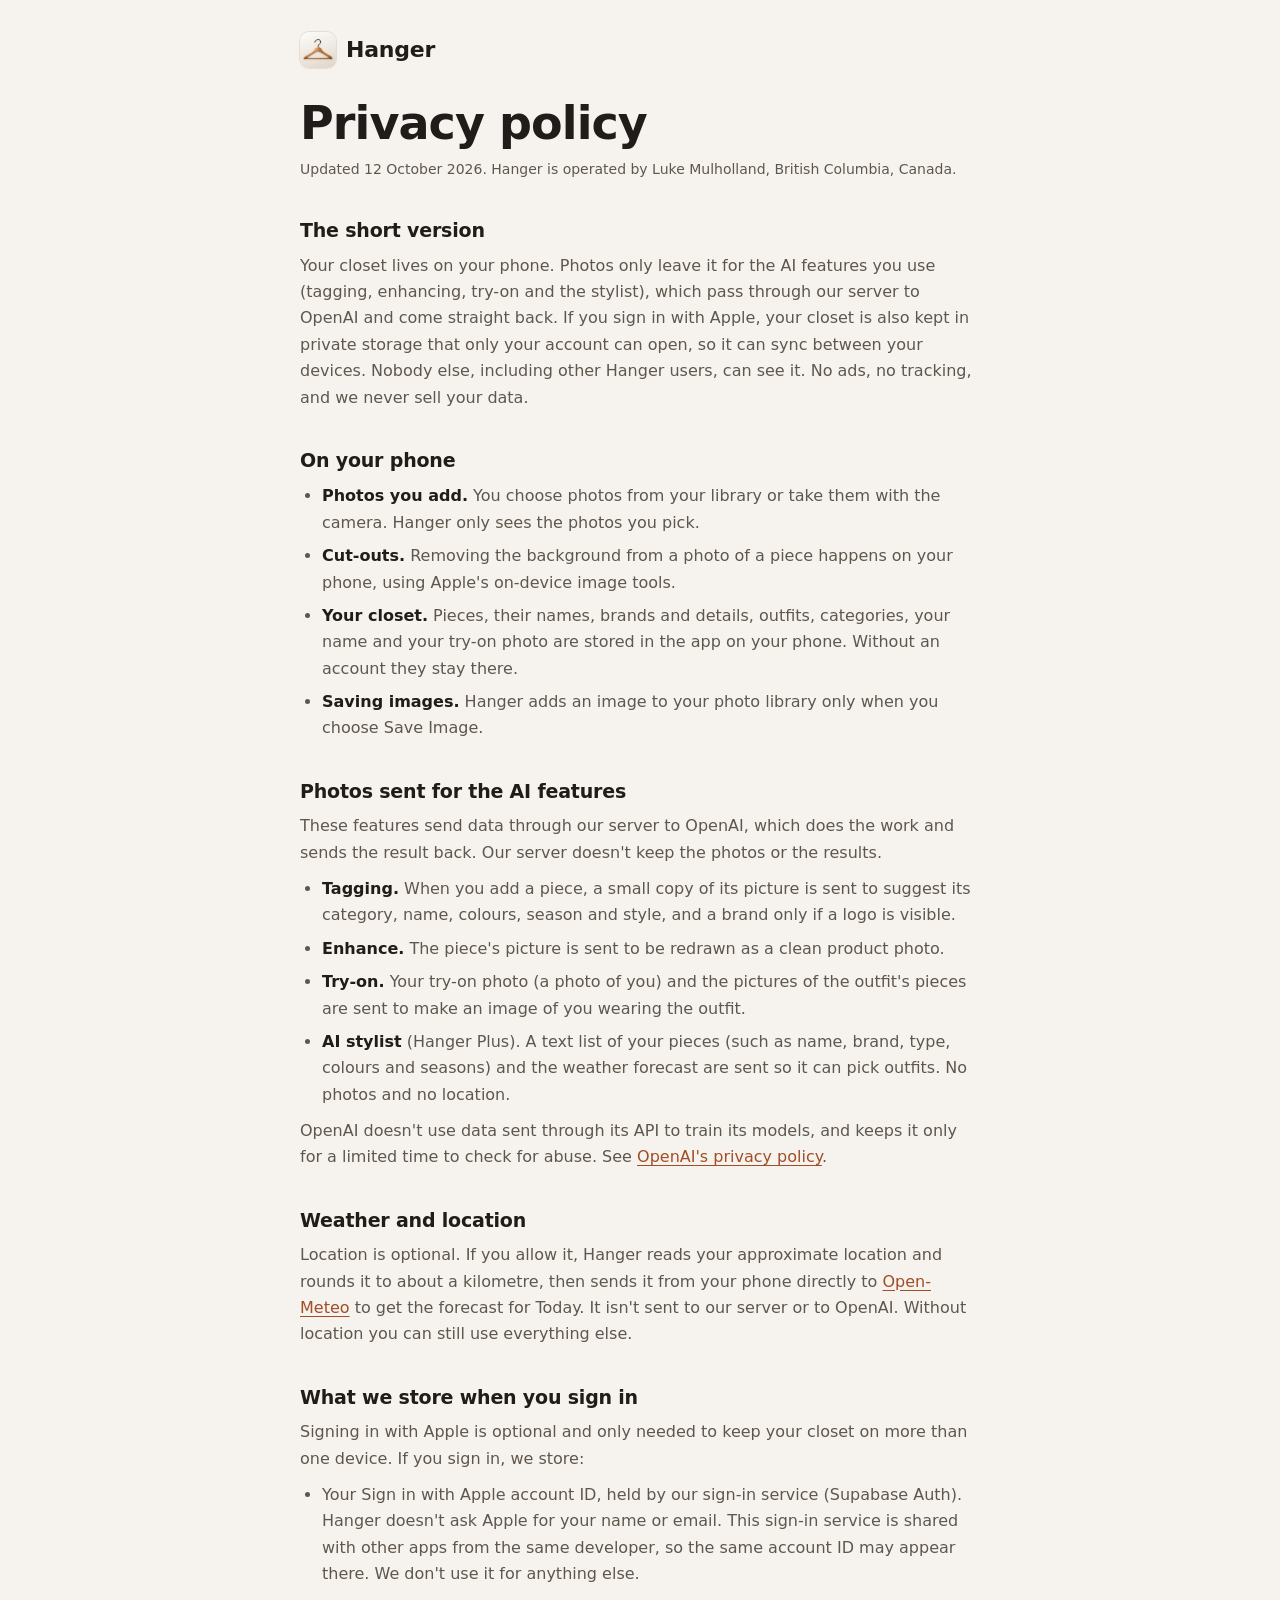
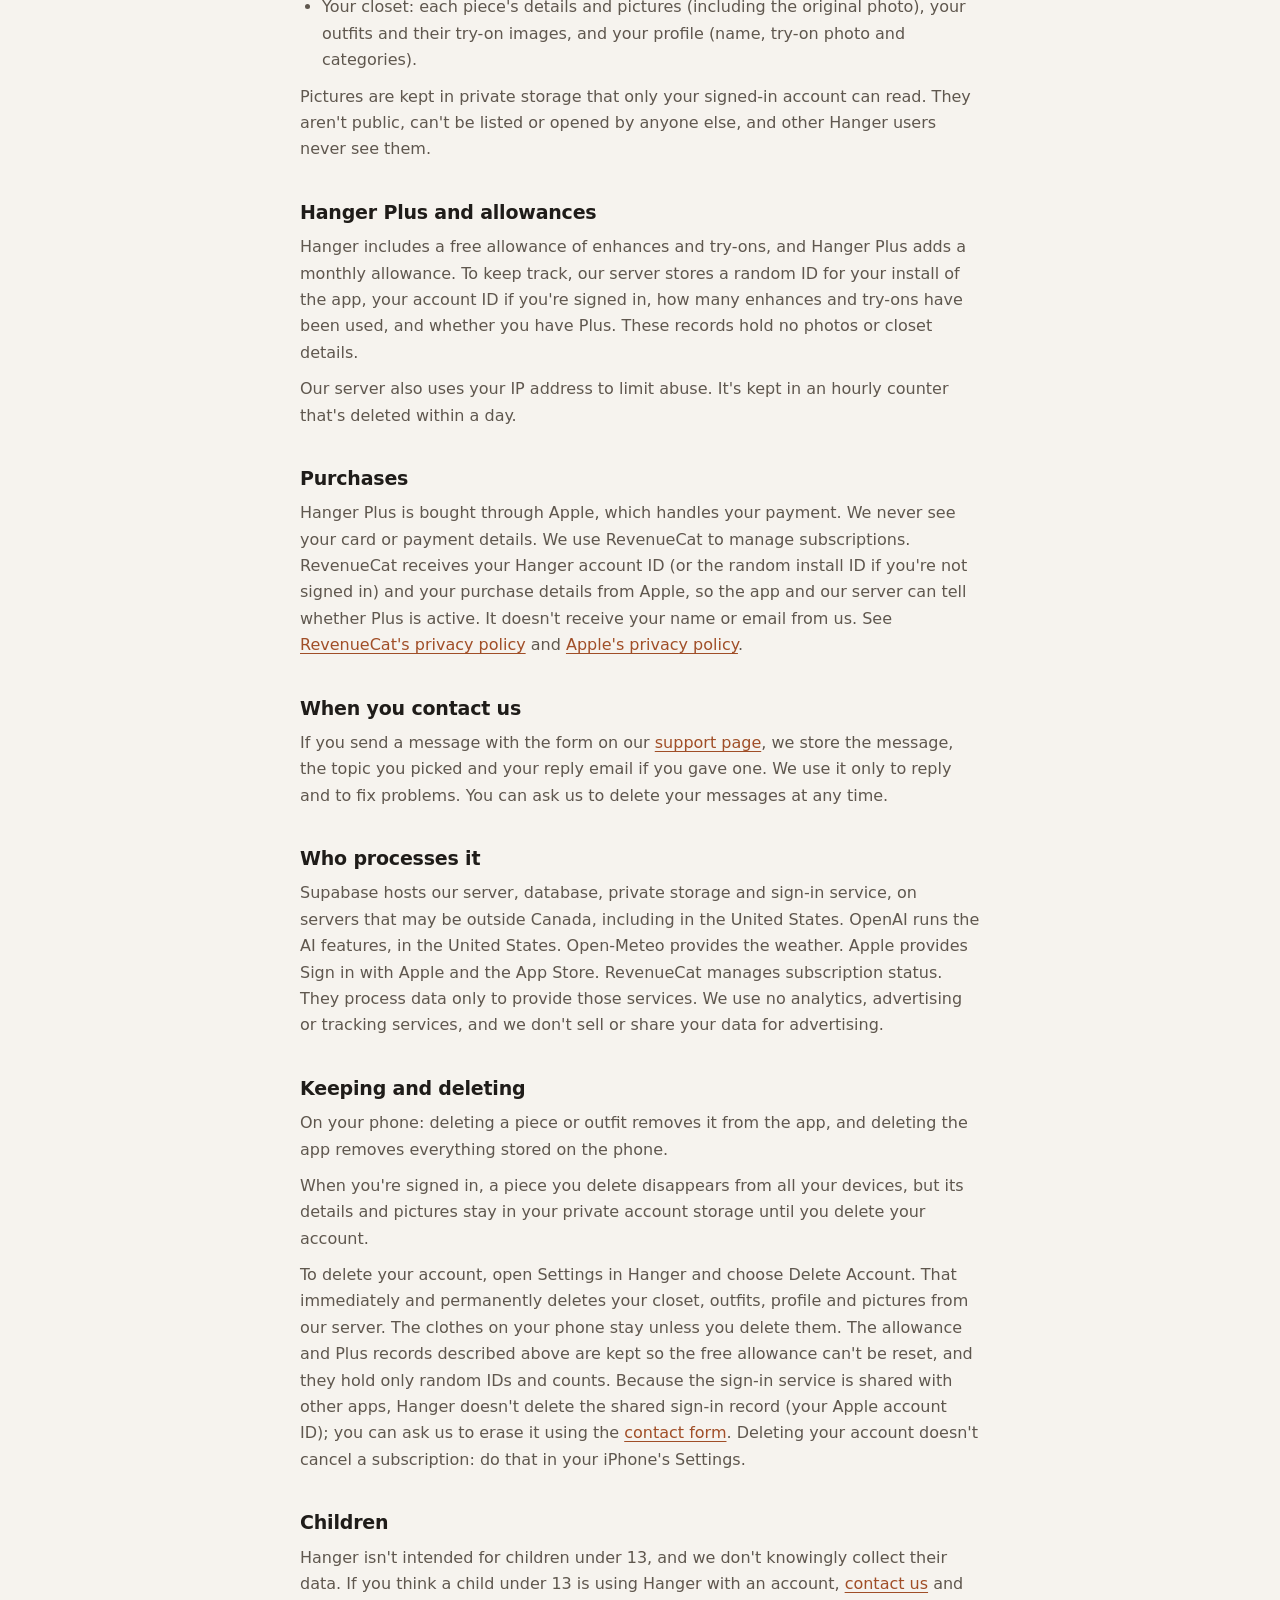
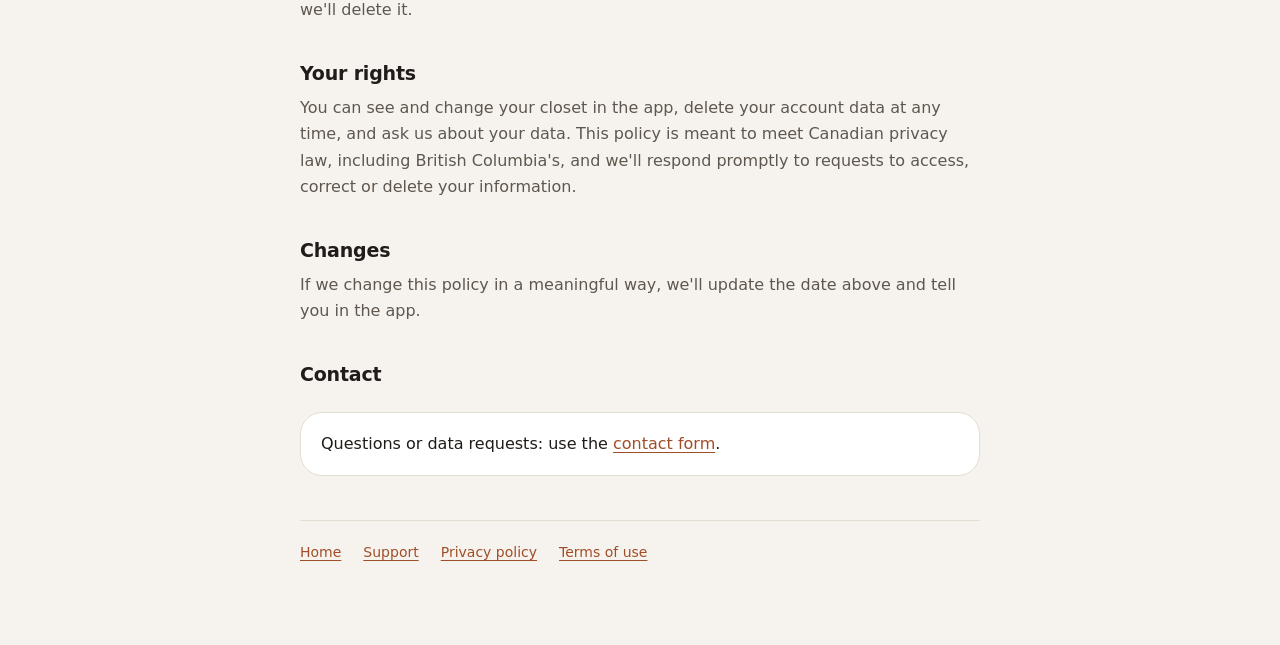
==== privacy.html @ bb0ee4d5 "Hanger website, privacy policy and support Co-Authored-By: Claude Opus 5.5 <noreply@anthropic.com>" ====
<!doctype html>
<html lang="en-CA"><head><meta charset="utf-8"><meta name="viewport" content="width=device-width,initial-scale=1">
<title>Privacy policy | Hanger</title>
<meta name="description" content="How Hanger handles your photos and closet: what stays on your phone, what goes to the AI features, and what's stored when you sign in.">
<meta name="theme-color" content="#F6F3EE">
<meta name="color-scheme" content="light">
<link rel="icon" type="image/png" href="icon.png">
<link rel="apple-touch-icon" href="icon.png">
<link rel="stylesheet" href="style.css">
</head>
<body><a class="skip" href="#main">Skip to content</a><main id="main">
<a class="logo" href="index.html"><img src="icon.png" alt="" width="36" height="36">Hanger</a>

<h1>Privacy policy</h1>
<p class="updated">Updated 12 October 2026. Hanger is operated by Luke Mulholland, British Columbia, Canada.</p>

<h2>The short version</h2>
<p>Your closet lives on your phone. Photos only leave it for the AI features you use (tagging, enhancing, try-on and the stylist), which pass through our server to OpenAI and come straight back. If you sign in with Apple, your closet is also kept in private storage that only your account can open, so it can sync between your devices. Nobody else, including other Hanger users, can see it. No ads, no tracking, and we never sell your data.</p>

<h2>On your phone</h2>
<ul>
<li><b>Photos you add.</b> You choose photos from your library or take them with the camera. Hanger only sees the photos you pick.</li>
<li><b>Cut-outs.</b> Removing the background from a photo of a piece happens on your phone, using Apple's on-device image tools.</li>
<li><b>Your closet.</b> Pieces, their names, brands and details, outfits, categories, your name and your try-on photo are stored in the app on your phone. Without an account they stay there.</li>
<li><b>Saving images.</b> Hanger adds an image to your photo library only when you choose Save Image.</li>
</ul>

<h2>Photos sent for the AI features</h2>
<p>These features send data through our server to OpenAI, which does the work and sends the result back. Our server doesn't keep the photos or the results.</p>
<ul>
<li><b>Tagging.</b> When you add a piece, a small copy of its picture is sent to suggest its category, name, colours, season and style, and a brand only if a logo is visible.</li>
<li><b>Enhance.</b> The piece's picture is sent to be redrawn as a clean product photo.</li>
<li><b>Try-on.</b> Your try-on photo (a photo of you) and the pictures of the outfit's pieces are sent to make an image of you wearing the outfit.</li>
<li><b>AI stylist</b> (Hanger Plus). A text list of your pieces (such as name, brand, type, colours and seasons) and the weather forecast are sent so it can pick outfits. No photos and no location.</li>
</ul>
<p>OpenAI doesn't use data sent through its API to train its models, and keeps it only for a limited time to check for abuse. See <a href="https://openai.com/policies/privacy-policy/">OpenAI's privacy policy</a>.</p>

<h2>Weather and location</h2>
<p>Location is optional. If you allow it, Hanger reads your approximate location and rounds it to about a kilometre, then sends it from your phone directly to <a href="https://open-meteo.com/en/terms">Open-Meteo</a> to get the forecast for Today. It isn't sent to our server or to OpenAI. Without location you can still use everything else.</p>

<h2>What we store when you sign in</h2>
<p>Signing in with Apple is optional and only needed to keep your closet on more than one device. If you sign in, we store:</p>
<ul>
<li>Your Sign in with Apple account ID, held by our sign-in service (Supabase Auth). Hanger doesn't ask Apple for your name or email. This sign-in service is shared with other apps from the same developer, so the same account ID may appear there. We don't use it for anything else.</li>
<li>Your closet: each piece's details and pictures (including the original photo), your outfits and their try-on images, and your profile (name, try-on photo and categories).</li>
</ul>
<p>Pictures are kept in private storage that only your signed-in account can read. They aren't public, can't be listed or opened by anyone else, and other Hanger users never see them.</p>

<h2>Hanger Plus and allowances</h2>
<p>Hanger includes a free allowance of enhances and try-ons, and Hanger Plus adds a monthly allowance. To keep track, our server stores a random ID for your install of the app, your account ID if you're signed in, how many enhances and try-ons have been used, and whether you have Plus. These records hold no photos or closet details.</p>
<p>Our server also uses your IP address to limit abuse. It's kept in an hourly counter that's deleted within a day.</p>

<h2>Purchases</h2>
<p>Hanger Plus is bought through Apple, which handles your payment. We never see your card or payment details. We use RevenueCat to manage subscriptions. RevenueCat receives your Hanger account ID (or the random install ID if you're not signed in) and your purchase details from Apple, so the app and our server can tell whether Plus is active. It doesn't receive your name or email from us. See <a href="https://www.revenuecat.com/privacy">RevenueCat's privacy policy</a> and <a href="https://www.apple.com/legal/privacy/">Apple's privacy policy</a>.</p>

<h2>When you contact us</h2>
<p>If you send a message with the form on our <a href="support.html#contact">support page</a>, we store the message, the topic you picked and your reply email if you gave one. We use it only to reply and to fix problems. You can ask us to delete your messages at any time.</p>

<h2>Who processes it</h2>
<p>Supabase hosts our server, database, private storage and sign-in service, on servers that may be outside Canada, including in the United States. OpenAI runs the AI features, in the United States. Open-Meteo provides the weather. Apple provides Sign in with Apple and the App Store. RevenueCat manages subscription status. They process data only to provide those services. We use no analytics, advertising or tracking services, and we don't sell or share your data for advertising.</p>

<h2>Keeping and deleting</h2>
<p>On your phone: deleting a piece or outfit removes it from the app, and deleting the app removes everything stored on the phone.</p>
<p>When you're signed in, a piece you delete disappears from all your devices, but its details and pictures stay in your private account storage until you delete your account.</p>
<p>To delete your account, open Settings in Hanger and choose Delete Account. That immediately and permanently deletes your closet, outfits, profile and pictures from our server. The clothes on your phone stay unless you delete them. The allowance and Plus records described above are kept so the free allowance can't be reset, and they hold only random IDs and counts. Because the sign-in service is shared with other apps, Hanger doesn't delete the shared sign-in record (your Apple account ID); you can ask us to erase it using the <a href="support.html#contact">contact form</a>. Deleting your account doesn't cancel a subscription: do that in your iPhone's Settings.</p>

<h2>Children</h2>
<p>Hanger isn't intended for children under 13, and we don't knowingly collect their data. If you think a child under 13 is using Hanger with an account, <a href="support.html#contact">contact us</a> and we'll delete it.</p>

<h2>Your rights</h2>
<p>You can see and change your closet in the app, delete your account data at any time, and ask us about your data. This policy is meant to meet Canadian privacy law, including British Columbia's, and we'll respond promptly to requests to access, correct or delete your information.</p>

<h2>Changes</h2>
<p>If we change this policy in a meaningful way, we'll update the date above and tell you in the app.</p>

<h2>Contact</h2>
<div class="card"><p>Questions or data requests: use the <a href="support.html#contact">contact form</a>.</p></div>

<nav class="foot" aria-label="Footer"><a href="index.html">Home</a><a href="support.html">Support</a><a href="privacy.html">Privacy policy</a><a href="https://www.apple.com/legal/internet-services/itunes/dev/stdeula/">Terms of use</a></nav>
</main></body></html>
---- style.css ----
:root{color-scheme:light;--bg:#F6F3EE;--card:#FFFFFF;--soft:#EFEAE2;--line:#E4DDD2;--txt:#1F1C19;--mut:#5F574E;--rust:#C8693A;--link:#A04E27;--wood:#C99A6B}
*{box-sizing:border-box}
html{-webkit-text-size-adjust:100%}
body{margin:0;background:var(--bg);color:var(--txt);font:16px/1.65 system-ui,-apple-system,"SF Pro Text","Segoe UI",Roboto,sans-serif}
main{max-width:720px;margin:0 auto;padding:32px 20px 80px}
h1{font-weight:850;font-size:clamp(32px,8vw,46px);line-height:1.08;letter-spacing:-.02em;margin:22px 0 10px}
h2{font-size:19px;font-weight:800;margin:34px 0 6px;letter-spacing:-.01em}
h3{font-size:16px;font-weight:700;margin:20px 0 4px}
p{margin:0 0 10px;color:var(--mut)}
ul,ol{margin:6px 0 10px;padding-left:22px;color:var(--mut)}
li{margin:7px 0}
li b,p b,td b{color:var(--txt)}
a{color:var(--link);text-underline-offset:3px}
a:hover{color:var(--txt)}
a:focus-visible,summary:focus-visible{outline:3px solid var(--rust);outline-offset:3px;border-radius:6px}
.skip{position:absolute;left:-999px;top:8px;background:var(--txt);color:var(--bg);padding:8px 14px;border-radius:10px;font-weight:700;z-index:10}
.skip:focus{left:8px}
.logo{display:inline-flex;align-items:center;gap:10px;font-weight:850;font-size:22px;color:var(--txt);text-decoration:none;letter-spacing:-.01em}
.logo img{width:36px;height:36px;border-radius:9px;display:block;box-shadow:0 0 0 1px var(--line)}
.updated{font-size:14px;color:var(--mut)}
.lead{font-size:18px;color:var(--txt)}
.card{background:var(--card);border:1px solid var(--line);border-radius:22px;padding:18px 20px;margin-top:22px}
.card p{color:var(--txt);margin:0}
.card p+p{margin-top:10px}
nav.foot{display:flex;gap:8px 22px;flex-wrap:wrap;margin-top:44px;padding-top:20px;border-top:1px solid var(--line);font-size:14px}
.hero{display:flex;flex-direction:column;align-items:flex-start;gap:6px;padding:28px 0 4px}
.hero .icon{width:112px;height:112px;border-radius:26px;box-shadow:0 0 0 1px var(--line),0 14px 40px rgba(120,80,40,.18)}
.pill{display:inline-block;margin-top:14px;padding:9px 18px;border-radius:999px;background:var(--txt);color:var(--bg);font-weight:800;font-size:15px;text-decoration:none}
.grid{display:grid;gap:12px;margin-top:14px}
@media(min-width:560px){.grid{grid-template-columns:1fr 1fr}}
.tile{background:var(--card);border:1px solid var(--line);border-radius:20px;padding:16px 18px}
.tile h3{margin:0 0 4px;font-size:16px}
.tile p{margin:0;font-size:15px}
details{background:var(--card);border:1px solid var(--line);border-radius:18px;padding:0 18px;margin:10px 0}
summary{cursor:pointer;padding:14px 0;font-weight:700;color:var(--txt);list-style-position:outside}
details[open] summary{border-bottom:1px solid var(--line);margin-bottom:10px}
details p,details ul,details ol{font-size:15.5px}
details>:last-child{margin-bottom:14px}
fieldset{border:0;margin:0 0 18px;padding:0}
legend,.lbl{display:block;font-weight:700;color:var(--txt);margin-bottom:8px;padding:0}
.topics{display:flex;flex-wrap:wrap;gap:8px}
.topics input{position:absolute;opacity:0;width:1px;height:1px}
.topics label{display:inline-flex;align-items:center;min-height:44px;padding:0 16px;border-radius:999px;background:var(--soft);border:1px solid var(--line);color:var(--txt);font-weight:700;font-size:15px;cursor:pointer}
.topics input:checked+label{background:var(--txt);border-color:var(--txt);color:var(--bg)}
.topics input:focus-visible+label{outline:3px solid var(--rust);outline-offset:3px}
textarea,input[type=email]{width:100%;font:inherit;color:var(--txt);background:var(--bg);border:1px solid var(--line);border-radius:14px;padding:12px 14px}
textarea{resize:vertical;min-height:140px}
textarea:focus,input[type=email]:focus{outline:3px solid var(--rust);outline-offset:1px;border-color:var(--rust)}
[aria-invalid=true]{border-color:#B3261E}
.count{display:flex;justify-content:space-between;gap:12px;font-size:14px;color:var(--mut);margin-top:6px}
.count output.over{color:#B3261E;font-weight:700}
.hint{font-size:14px;margin-top:6px}
.hp{position:absolute;left:-9999px;top:auto;width:1px;height:1px;overflow:hidden}
.btn{appearance:none;border:0;cursor:pointer;font:inherit;font-weight:800;font-size:17px;background:var(--txt);color:var(--bg);padding:14px 28px;border-radius:999px;min-height:48px;width:100%}
@media(min-width:560px){.btn{width:auto;min-width:200px}}
.btn:hover{background:#000}
.btn:focus-visible{outline:3px solid var(--rust);outline-offset:3px}
.btn[disabled]{opacity:.55;cursor:progress}
.msg{margin:14px 0 0;padding:12px 14px;border-radius:14px;font-size:15.5px}
.msg.err{background:#FBEAE8;border:1px solid #E3A49C;color:#8C1D15}
.msg.ok{background:#EEF6EC;border:1px solid #9CC79A;color:var(--txt)}
.msg.ok b{display:block;font-size:19px;margin-bottom:4px}
.msg:focus{outline:3px solid var(--rust);outline-offset:3px}
[hidden]{display:none!important}
@media(prefers-reduced-motion:reduce){*{scroll-behavior:auto!important;transition:none!important;animation:none!important}}
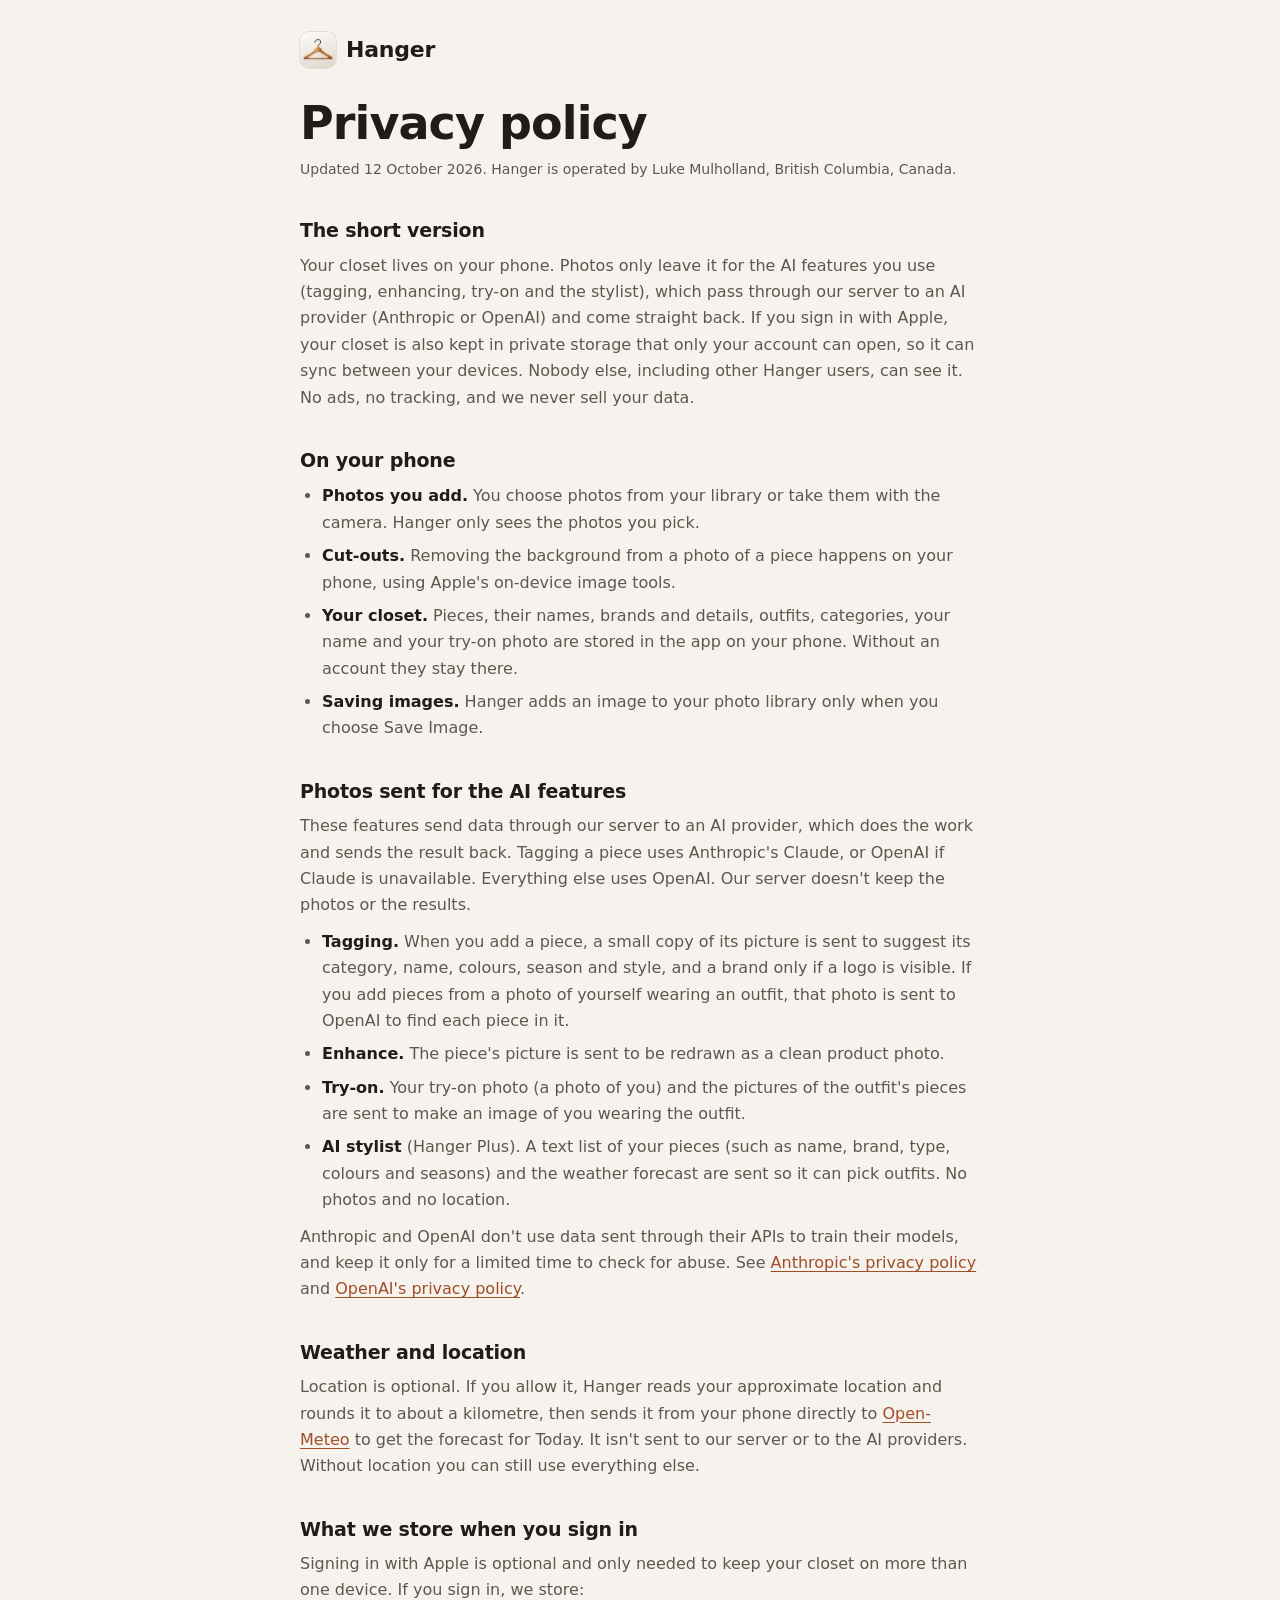
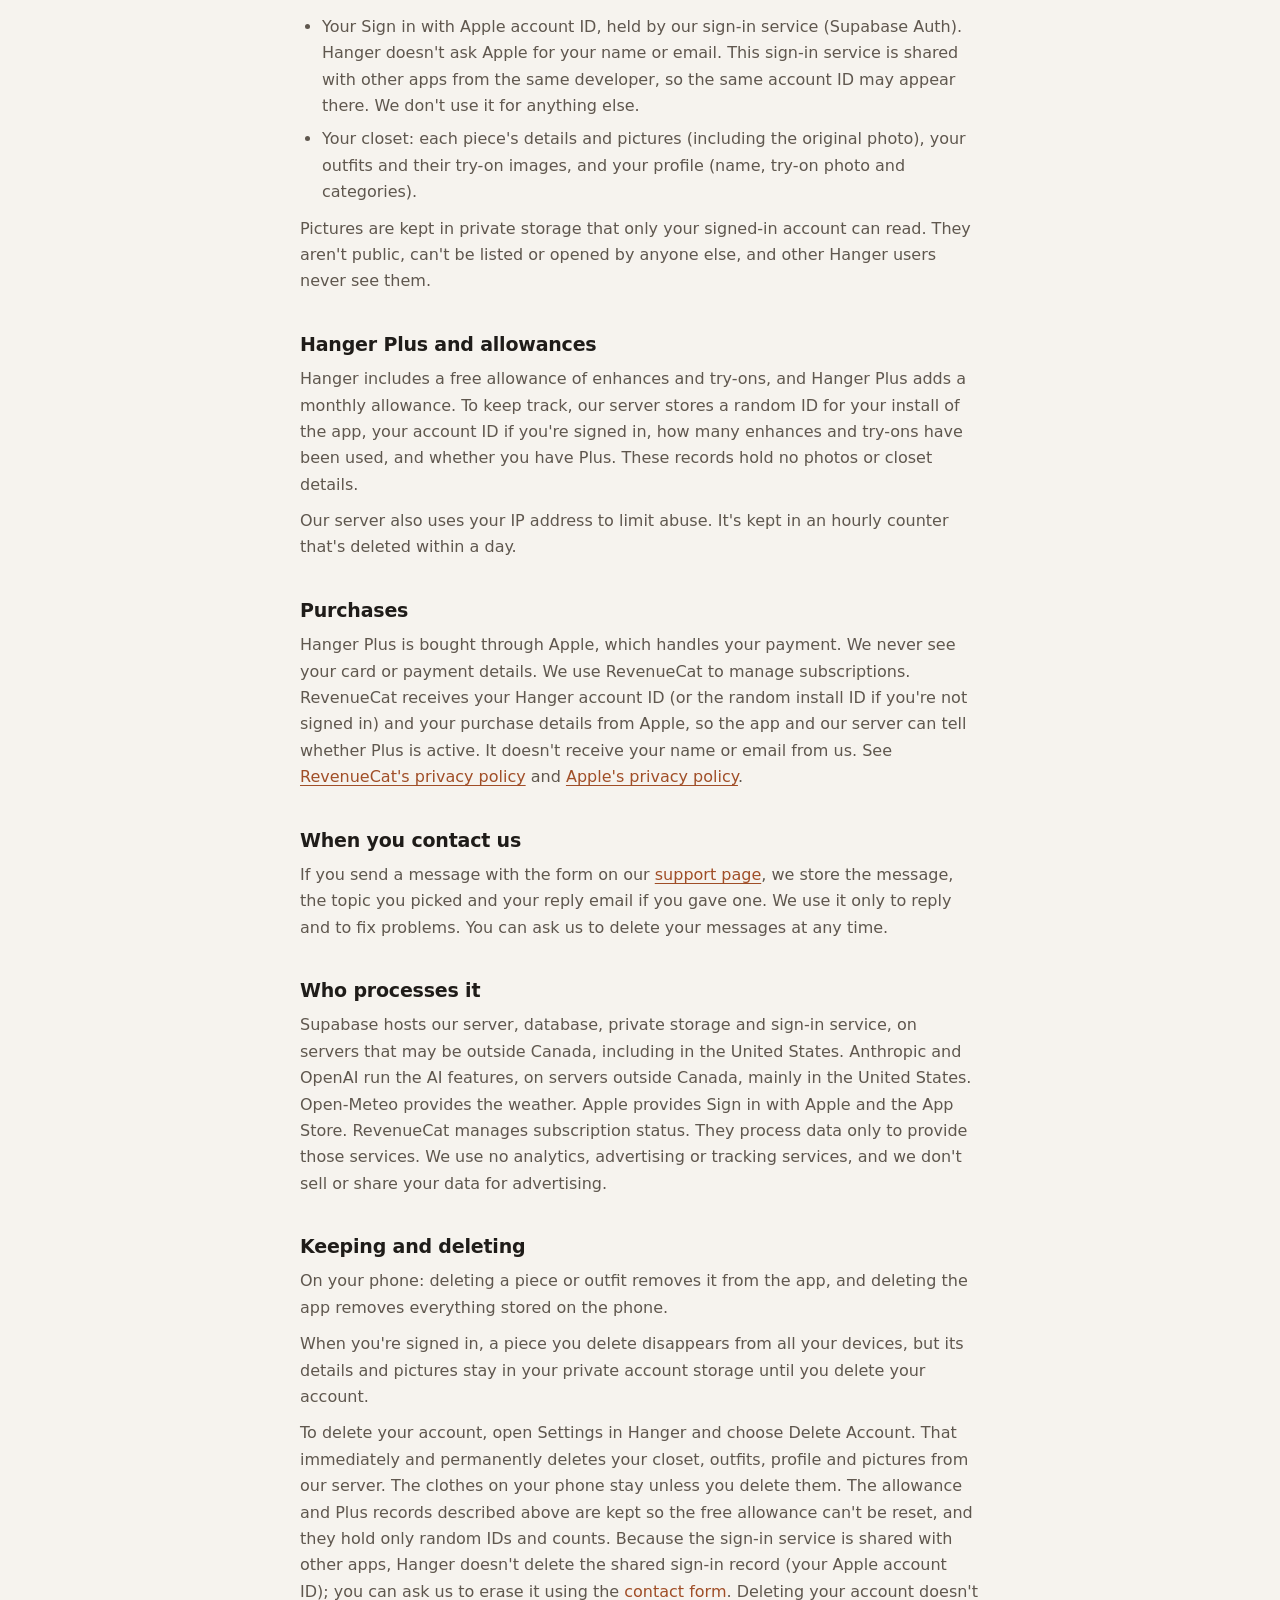
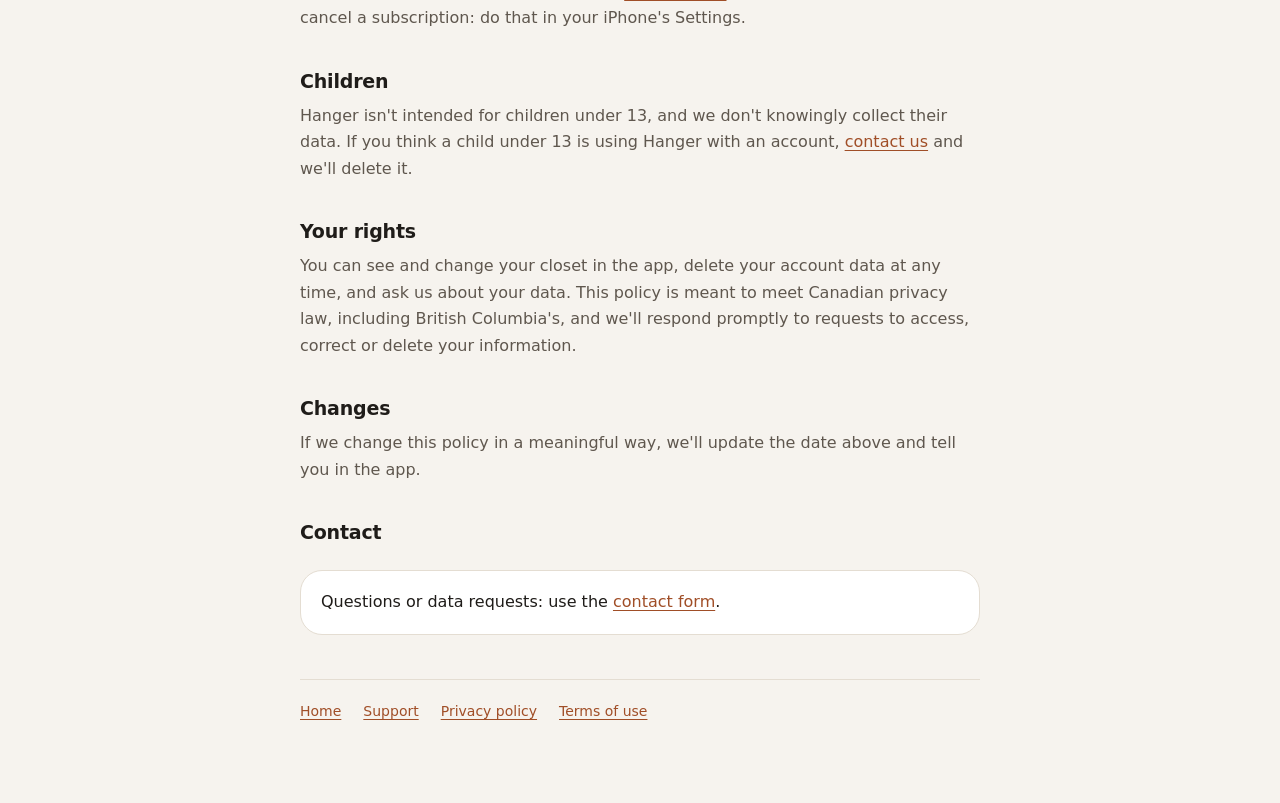
==== commit 63b164d3: "Name Anthropic as the tagging provider in the privacy policy Co-Authored-By: Claude Opus 5.5 <norepl" ====
--- a/privacy.html
+++ b/privacy.html
@@ -15,7 +15,7 @@
 <p class="updated">Updated 12 October 2026. Hanger is operated by Luke Mulholland, British Columbia, Canada.</p>
 
 <h2>The short version</h2>
-<p>Your closet lives on your phone. Photos only leave it for the AI features you use (tagging, enhancing, try-on and the stylist), which pass through our server to OpenAI and come straight back. If you sign in with Apple, your closet is also kept in private storage that only your account can open, so it can sync between your devices. Nobody else, including other Hanger users, can see it. No ads, no tracking, and we never sell your data.</p>
+<p>Your closet lives on your phone. Photos only leave it for the AI features you use (tagging, enhancing, try-on and the stylist), which pass through our server to an AI provider (Anthropic or OpenAI) and come straight back. If you sign in with Apple, your closet is also kept in private storage that only your account can open, so it can sync between your devices. Nobody else, including other Hanger users, can see it. No ads, no tracking, and we never sell your data.</p>
 
 <h2>On your phone</h2>
 <ul>
@@ -26,17 +26,17 @@
 </ul>
 
 <h2>Photos sent for the AI features</h2>
-<p>These features send data through our server to OpenAI, which does the work and sends the result back. Our server doesn't keep the photos or the results.</p>
+<p>These features send data through our server to an AI provider, which does the work and sends the result back. Tagging a piece uses Anthropic's Claude, or OpenAI if Claude is unavailable. Everything else uses OpenAI. Our server doesn't keep the photos or the results.</p>
 <ul>
-<li><b>Tagging.</b> When you add a piece, a small copy of its picture is sent to suggest its category, name, colours, season and style, and a brand only if a logo is visible.</li>
+<li><b>Tagging.</b> When you add a piece, a small copy of its picture is sent to suggest its category, name, colours, season and style, and a brand only if a logo is visible. If you add pieces from a photo of yourself wearing an outfit, that photo is sent to OpenAI to find each piece in it.</li>
 <li><b>Enhance.</b> The piece's picture is sent to be redrawn as a clean product photo.</li>
 <li><b>Try-on.</b> Your try-on photo (a photo of you) and the pictures of the outfit's pieces are sent to make an image of you wearing the outfit.</li>
 <li><b>AI stylist</b> (Hanger Plus). A text list of your pieces (such as name, brand, type, colours and seasons) and the weather forecast are sent so it can pick outfits. No photos and no location.</li>
 </ul>
-<p>OpenAI doesn't use data sent through its API to train its models, and keeps it only for a limited time to check for abuse. See <a href="https://openai.com/policies/privacy-policy/">OpenAI's privacy policy</a>.</p>
+<p>Anthropic and OpenAI don't use data sent through their APIs to train their models, and keep it only for a limited time to check for abuse. See <a href="https://www.anthropic.com/legal/privacy">Anthropic's privacy policy</a> and <a href="https://openai.com/policies/privacy-policy/">OpenAI's privacy policy</a>.</p>
 
 <h2>Weather and location</h2>
-<p>Location is optional. If you allow it, Hanger reads your approximate location and rounds it to about a kilometre, then sends it from your phone directly to <a href="https://open-meteo.com/en/terms">Open-Meteo</a> to get the forecast for Today. It isn't sent to our server or to OpenAI. Without location you can still use everything else.</p>
+<p>Location is optional. If you allow it, Hanger reads your approximate location and rounds it to about a kilometre, then sends it from your phone directly to <a href="https://open-meteo.com/en/terms">Open-Meteo</a> to get the forecast for Today. It isn't sent to our server or to the AI providers. Without location you can still use everything else.</p>
 
 <h2>What we store when you sign in</h2>
 <p>Signing in with Apple is optional and only needed to keep your closet on more than one device. If you sign in, we store:</p>
@@ -57,7 +57,7 @@
 <p>If you send a message with the form on our <a href="support.html#contact">support page</a>, we store the message, the topic you picked and your reply email if you gave one. We use it only to reply and to fix problems. You can ask us to delete your messages at any time.</p>
 
 <h2>Who processes it</h2>
-<p>Supabase hosts our server, database, private storage and sign-in service, on servers that may be outside Canada, including in the United States. OpenAI runs the AI features, in the United States. Open-Meteo provides the weather. Apple provides Sign in with Apple and the App Store. RevenueCat manages subscription status. They process data only to provide those services. We use no analytics, advertising or tracking services, and we don't sell or share your data for advertising.</p>
+<p>Supabase hosts our server, database, private storage and sign-in service, on servers that may be outside Canada, including in the United States. Anthropic and OpenAI run the AI features, on servers outside Canada, mainly in the United States. Open-Meteo provides the weather. Apple provides Sign in with Apple and the App Store. RevenueCat manages subscription status. They process data only to provide those services. We use no analytics, advertising or tracking services, and we don't sell or share your data for advertising.</p>
 
 <h2>Keeping and deleting</h2>
 <p>On your phone: deleting a piece or outfit removes it from the app, and deleting the app removes everything stored on the phone.</p>
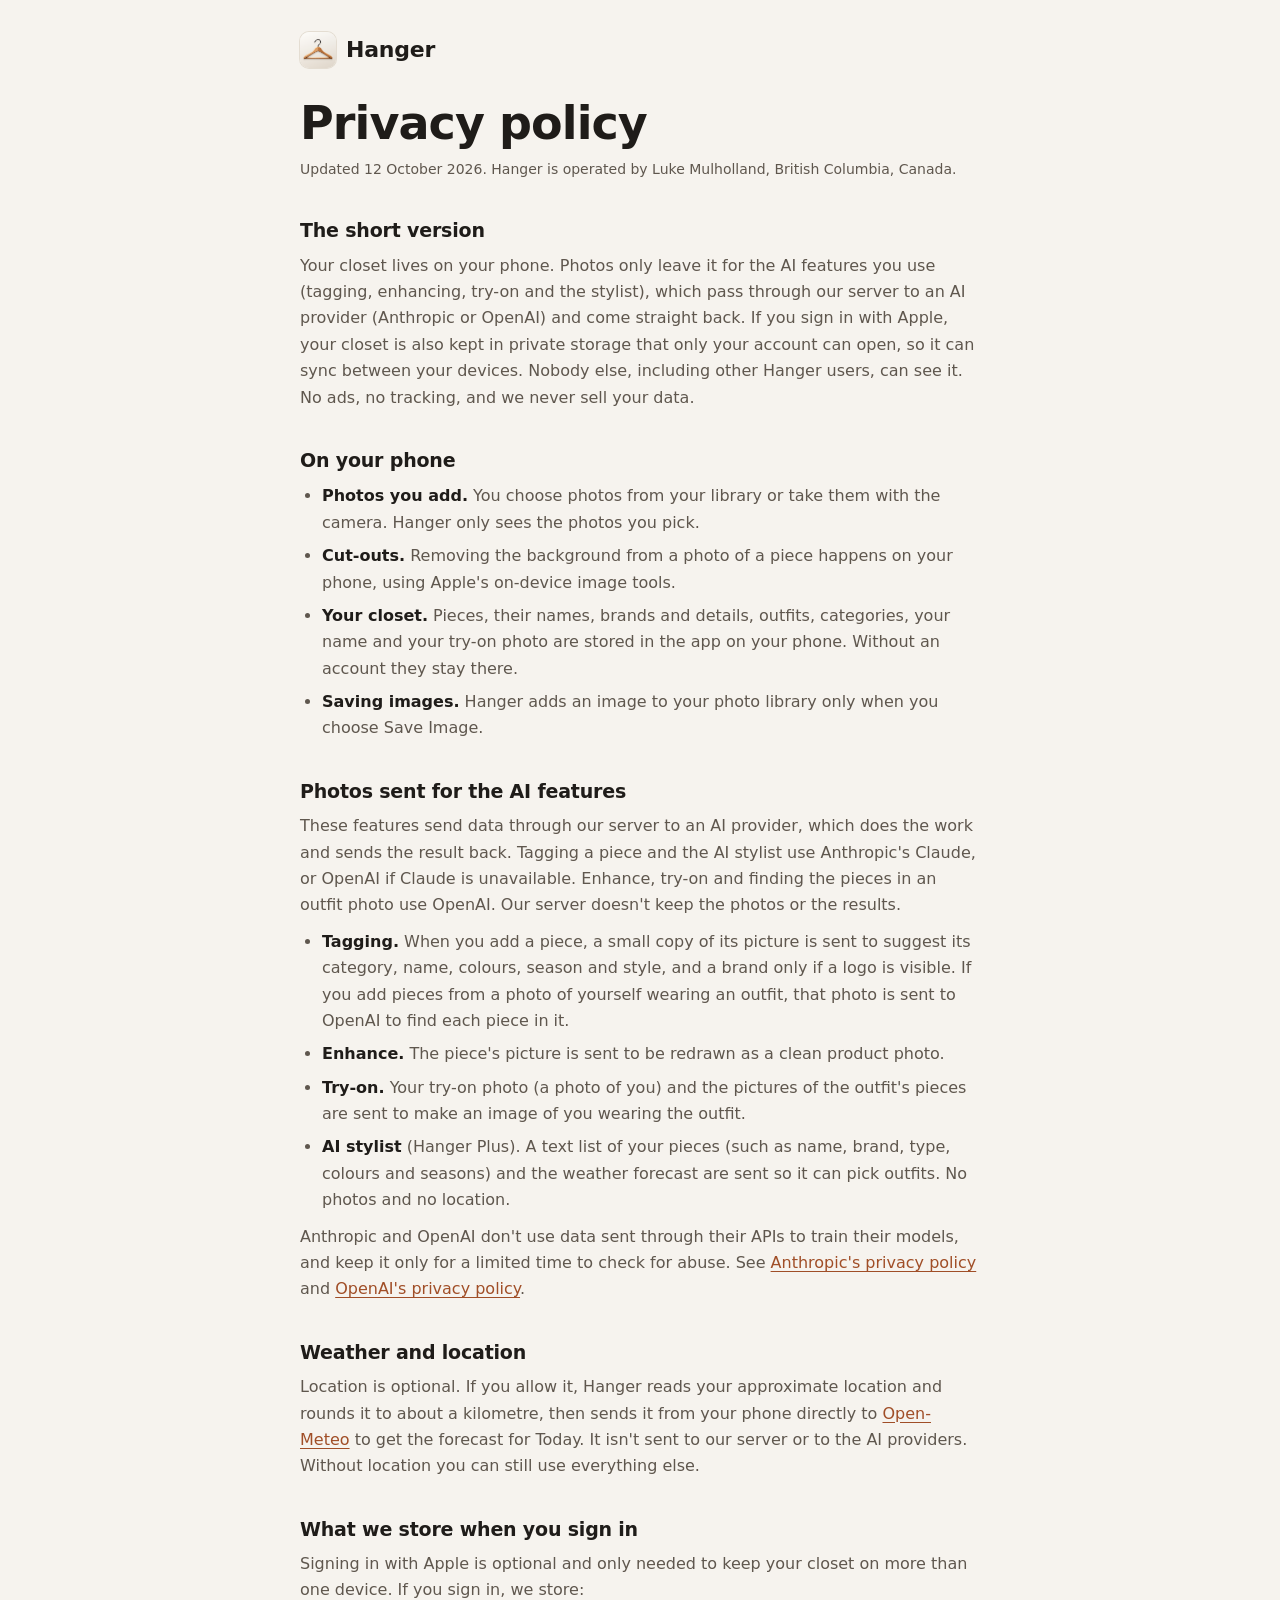
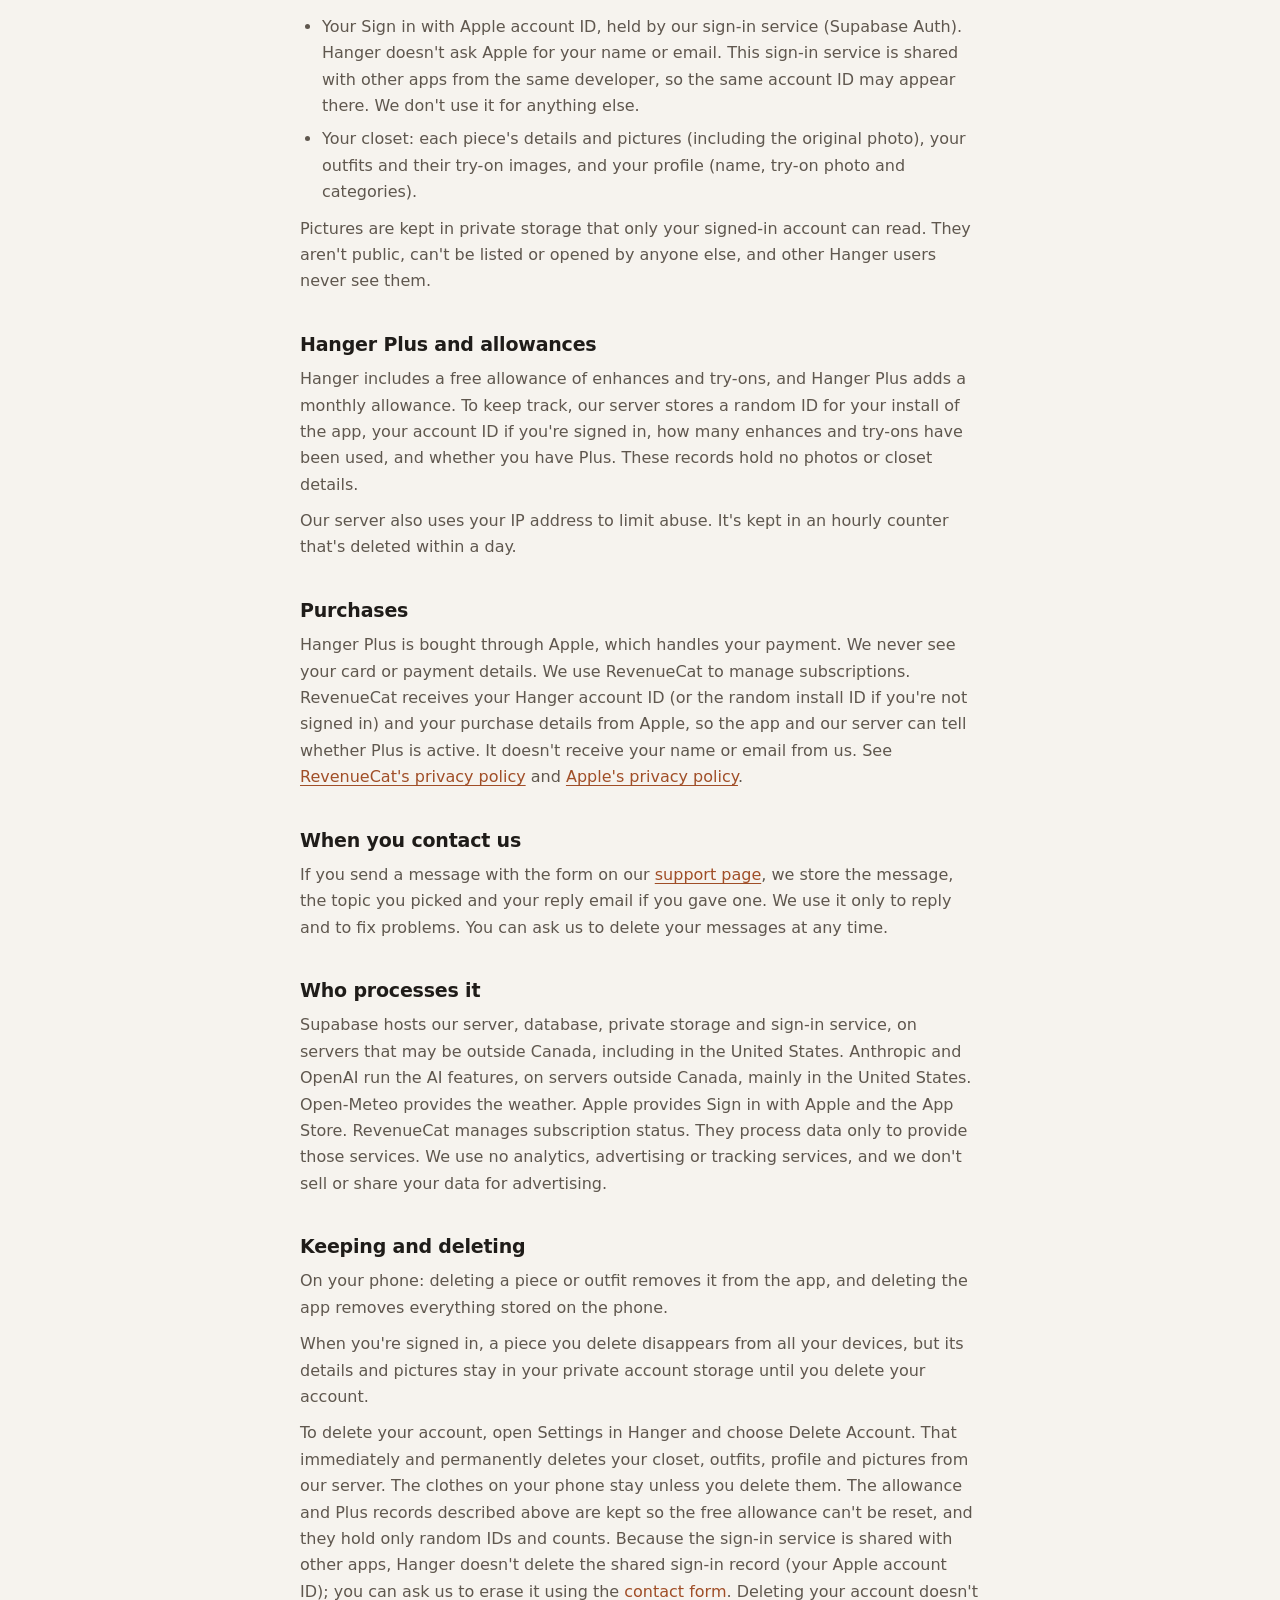
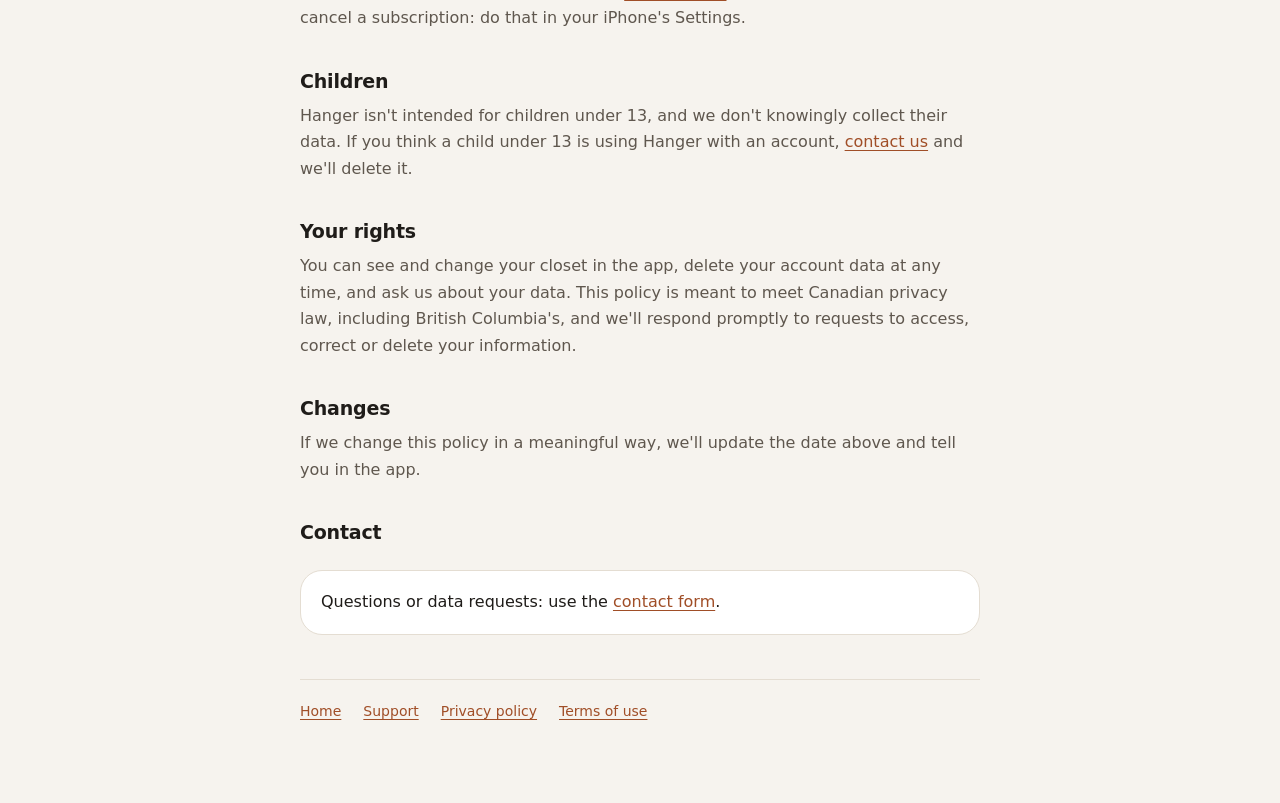
==== commit ca9ea98a: "Privacy policy: the AI stylist also uses Claude Co-Authored-By: Claude Opus 5.5 <noreply@anthropic.c" ====
--- a/privacy.html
+++ b/privacy.html
@@ -26,7 +26,7 @@
 </ul>
 
 <h2>Photos sent for the AI features</h2>
-<p>These features send data through our server to an AI provider, which does the work and sends the result back. Tagging a piece uses Anthropic's Claude, or OpenAI if Claude is unavailable. Everything else uses OpenAI. Our server doesn't keep the photos or the results.</p>
+<p>These features send data through our server to an AI provider, which does the work and sends the result back. Tagging a piece and the AI stylist use Anthropic's Claude, or OpenAI if Claude is unavailable. Enhance, try-on and finding the pieces in an outfit photo use OpenAI. Our server doesn't keep the photos or the results.</p>
 <ul>
 <li><b>Tagging.</b> When you add a piece, a small copy of its picture is sent to suggest its category, name, colours, season and style, and a brand only if a logo is visible. If you add pieces from a photo of yourself wearing an outfit, that photo is sent to OpenAI to find each piece in it.</li>
 <li><b>Enhance.</b> The piece's picture is sent to be redrawn as a clean product photo.</li>
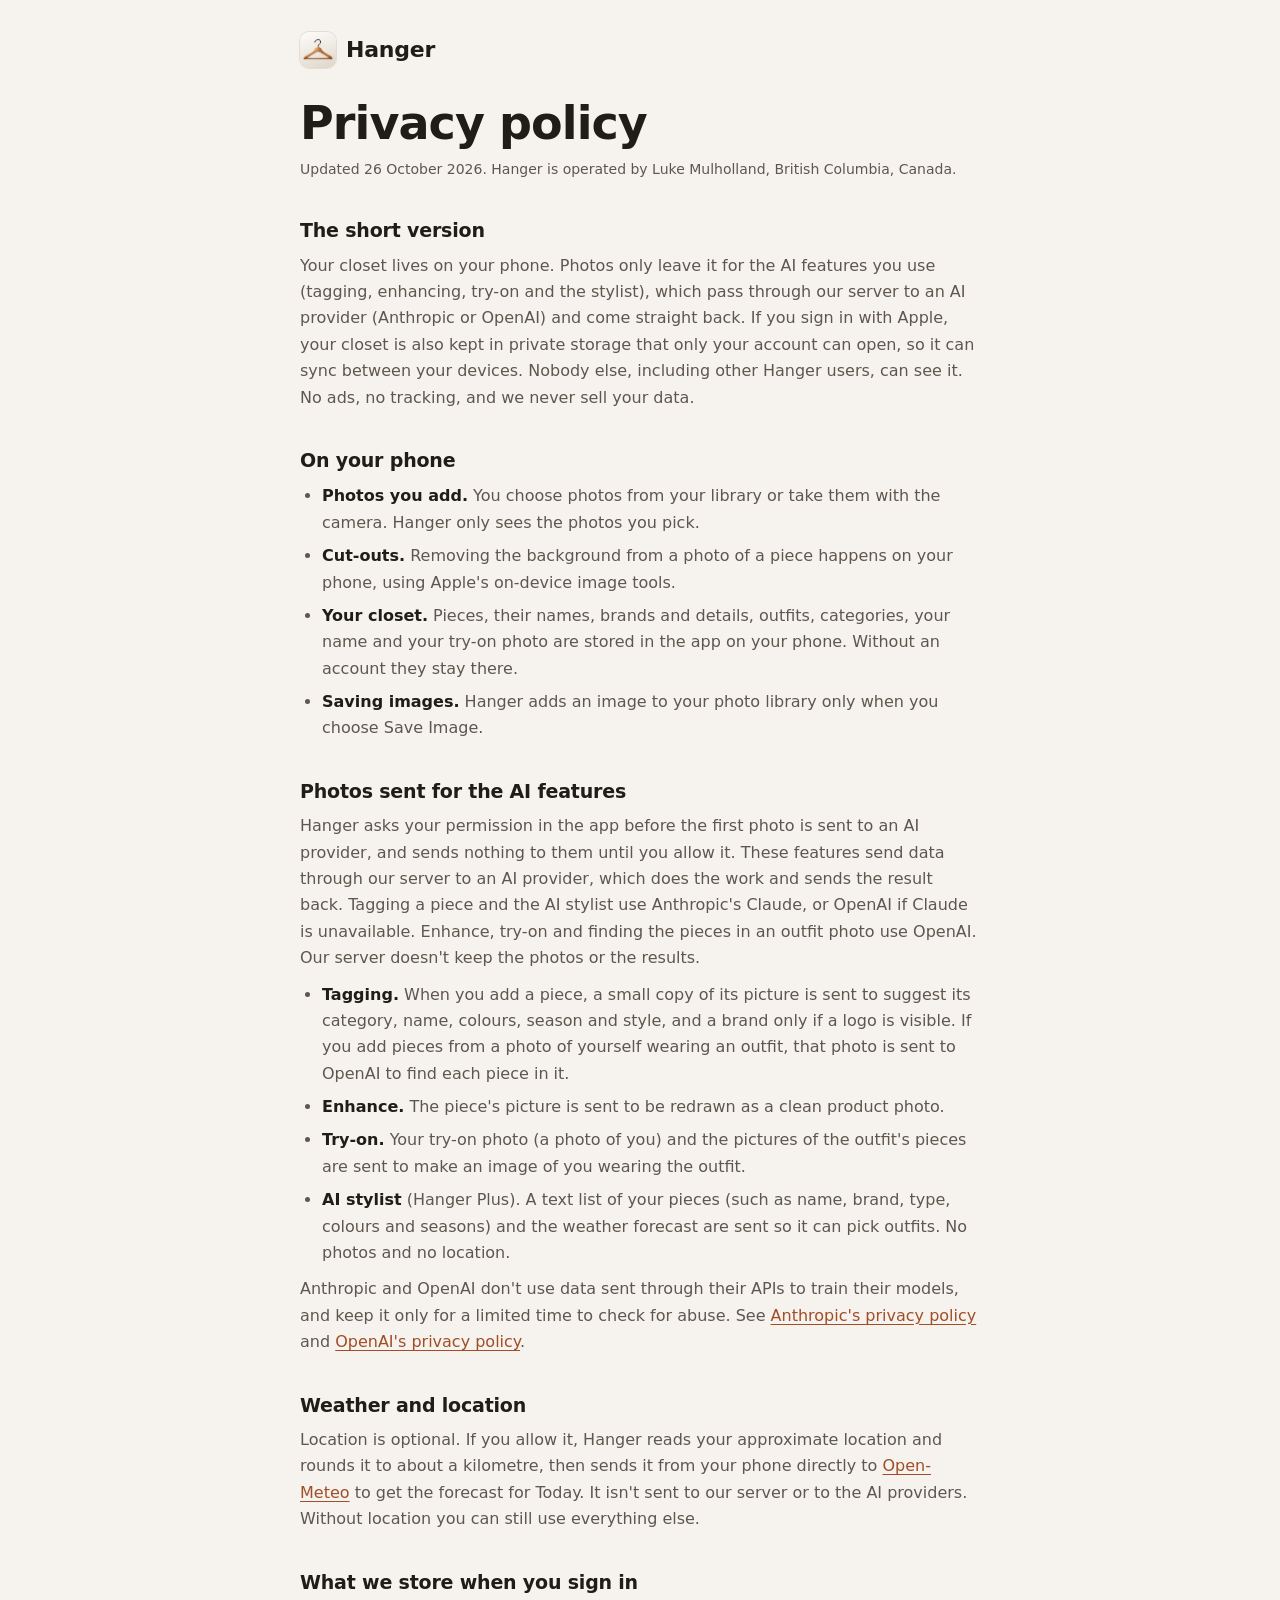
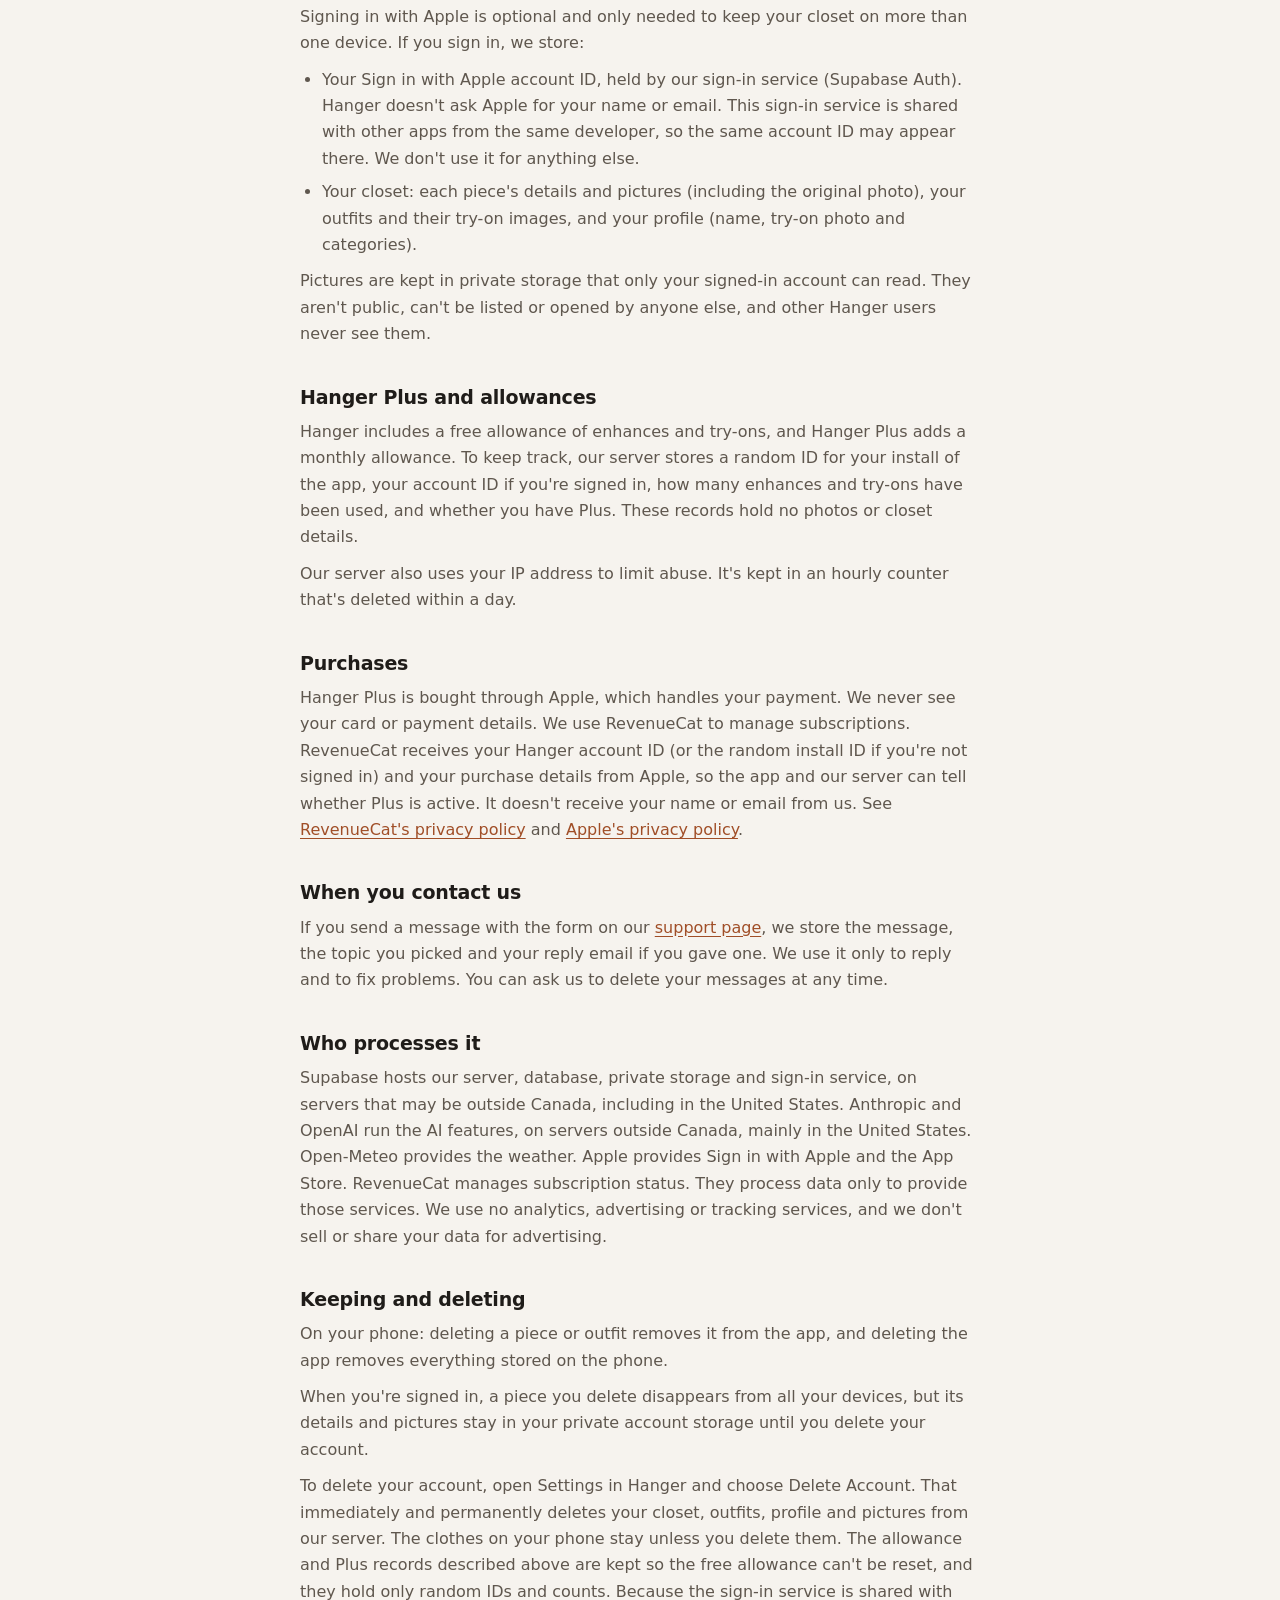
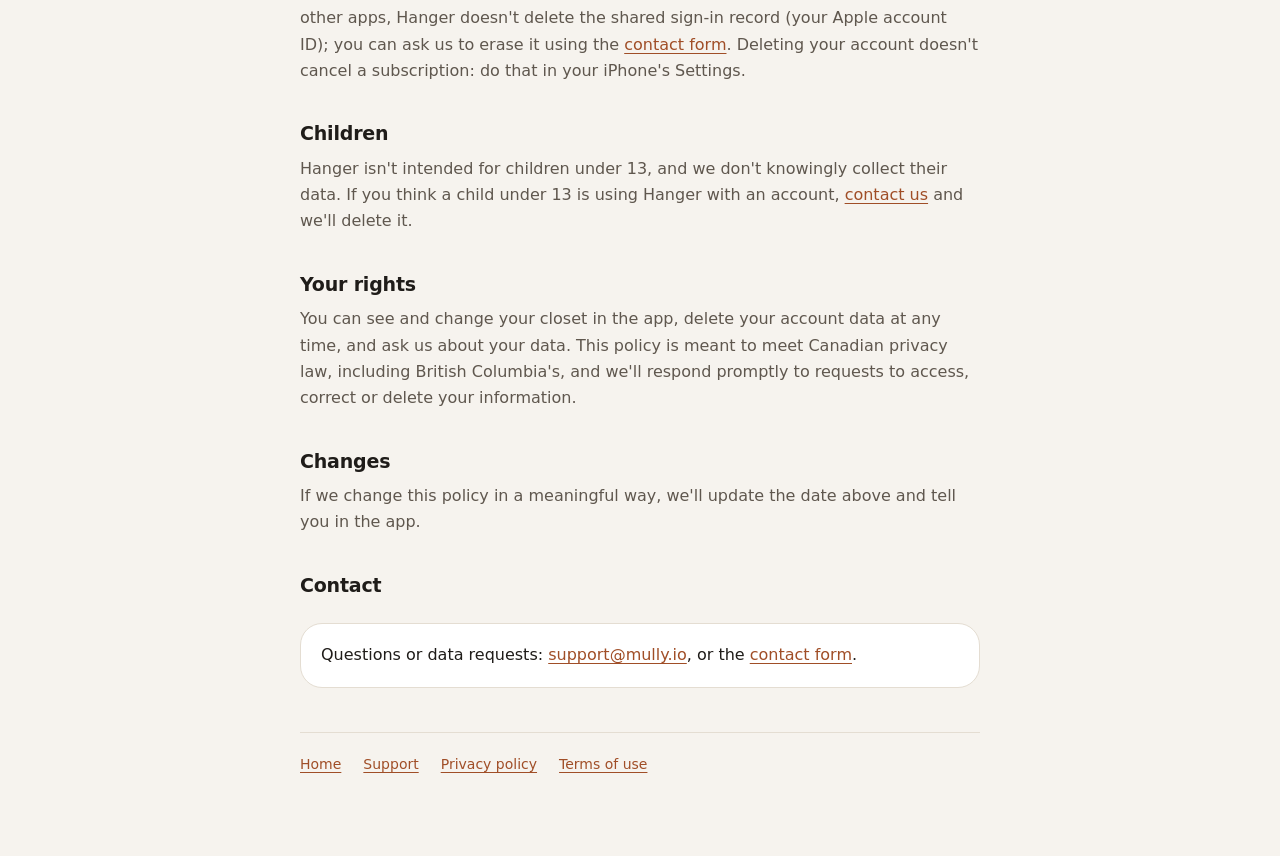
==== commit 1de7f1c0: "Terms of use, the AI permission in the privacy policy, and support@mully.io Co-Authored-By: Claude O" ====
--- a/privacy.html
+++ b/privacy.html
@@ -12,7 +12,7 @@
 <a class="logo" href="index.html"><img src="icon.png" alt="" width="36" height="36">Hanger</a>
 
 <h1>Privacy policy</h1>
-<p class="updated">Updated 12 October 2026. Hanger is operated by Luke Mulholland, British Columbia, Canada.</p>
+<p class="updated">Updated 26 October 2026. Hanger is operated by Luke Mulholland, British Columbia, Canada.</p>
 
 <h2>The short version</h2>
 <p>Your closet lives on your phone. Photos only leave it for the AI features you use (tagging, enhancing, try-on and the stylist), which pass through our server to an AI provider (Anthropic or OpenAI) and come straight back. If you sign in with Apple, your closet is also kept in private storage that only your account can open, so it can sync between your devices. Nobody else, including other Hanger users, can see it. No ads, no tracking, and we never sell your data.</p>
@@ -26,7 +26,7 @@
 </ul>
 
 <h2>Photos sent for the AI features</h2>
-<p>These features send data through our server to an AI provider, which does the work and sends the result back. Tagging a piece and the AI stylist use Anthropic's Claude, or OpenAI if Claude is unavailable. Enhance, try-on and finding the pieces in an outfit photo use OpenAI. Our server doesn't keep the photos or the results.</p>
+<p>Hanger asks your permission in the app before the first photo is sent to an AI provider, and sends nothing to them until you allow it. These features send data through our server to an AI provider, which does the work and sends the result back. Tagging a piece and the AI stylist use Anthropic's Claude, or OpenAI if Claude is unavailable. Enhance, try-on and finding the pieces in an outfit photo use OpenAI. Our server doesn't keep the photos or the results.</p>
 <ul>
 <li><b>Tagging.</b> When you add a piece, a small copy of its picture is sent to suggest its category, name, colours, season and style, and a brand only if a logo is visible. If you add pieces from a photo of yourself wearing an outfit, that photo is sent to OpenAI to find each piece in it.</li>
 <li><b>Enhance.</b> The piece's picture is sent to be redrawn as a clean product photo.</li>
@@ -74,7 +74,7 @@
 <p>If we change this policy in a meaningful way, we'll update the date above and tell you in the app.</p>
 
 <h2>Contact</h2>
-<div class="card"><p>Questions or data requests: use the <a href="support.html#contact">contact form</a>.</p></div>
+<div class="card"><p>Questions or data requests: <a href="mailto:support@mully.io">support@mully.io</a>, or the <a href="support.html#contact">contact form</a>.</p></div>
 
-<nav class="foot" aria-label="Footer"><a href="index.html">Home</a><a href="support.html">Support</a><a href="privacy.html">Privacy policy</a><a href="https://www.apple.com/legal/internet-services/itunes/dev/stdeula/">Terms of use</a></nav>
+<nav class="foot" aria-label="Footer"><a href="index.html">Home</a><a href="support.html">Support</a><a href="privacy.html">Privacy policy</a><a href="terms.html">Terms of use</a></nav>
 </main></body></html>
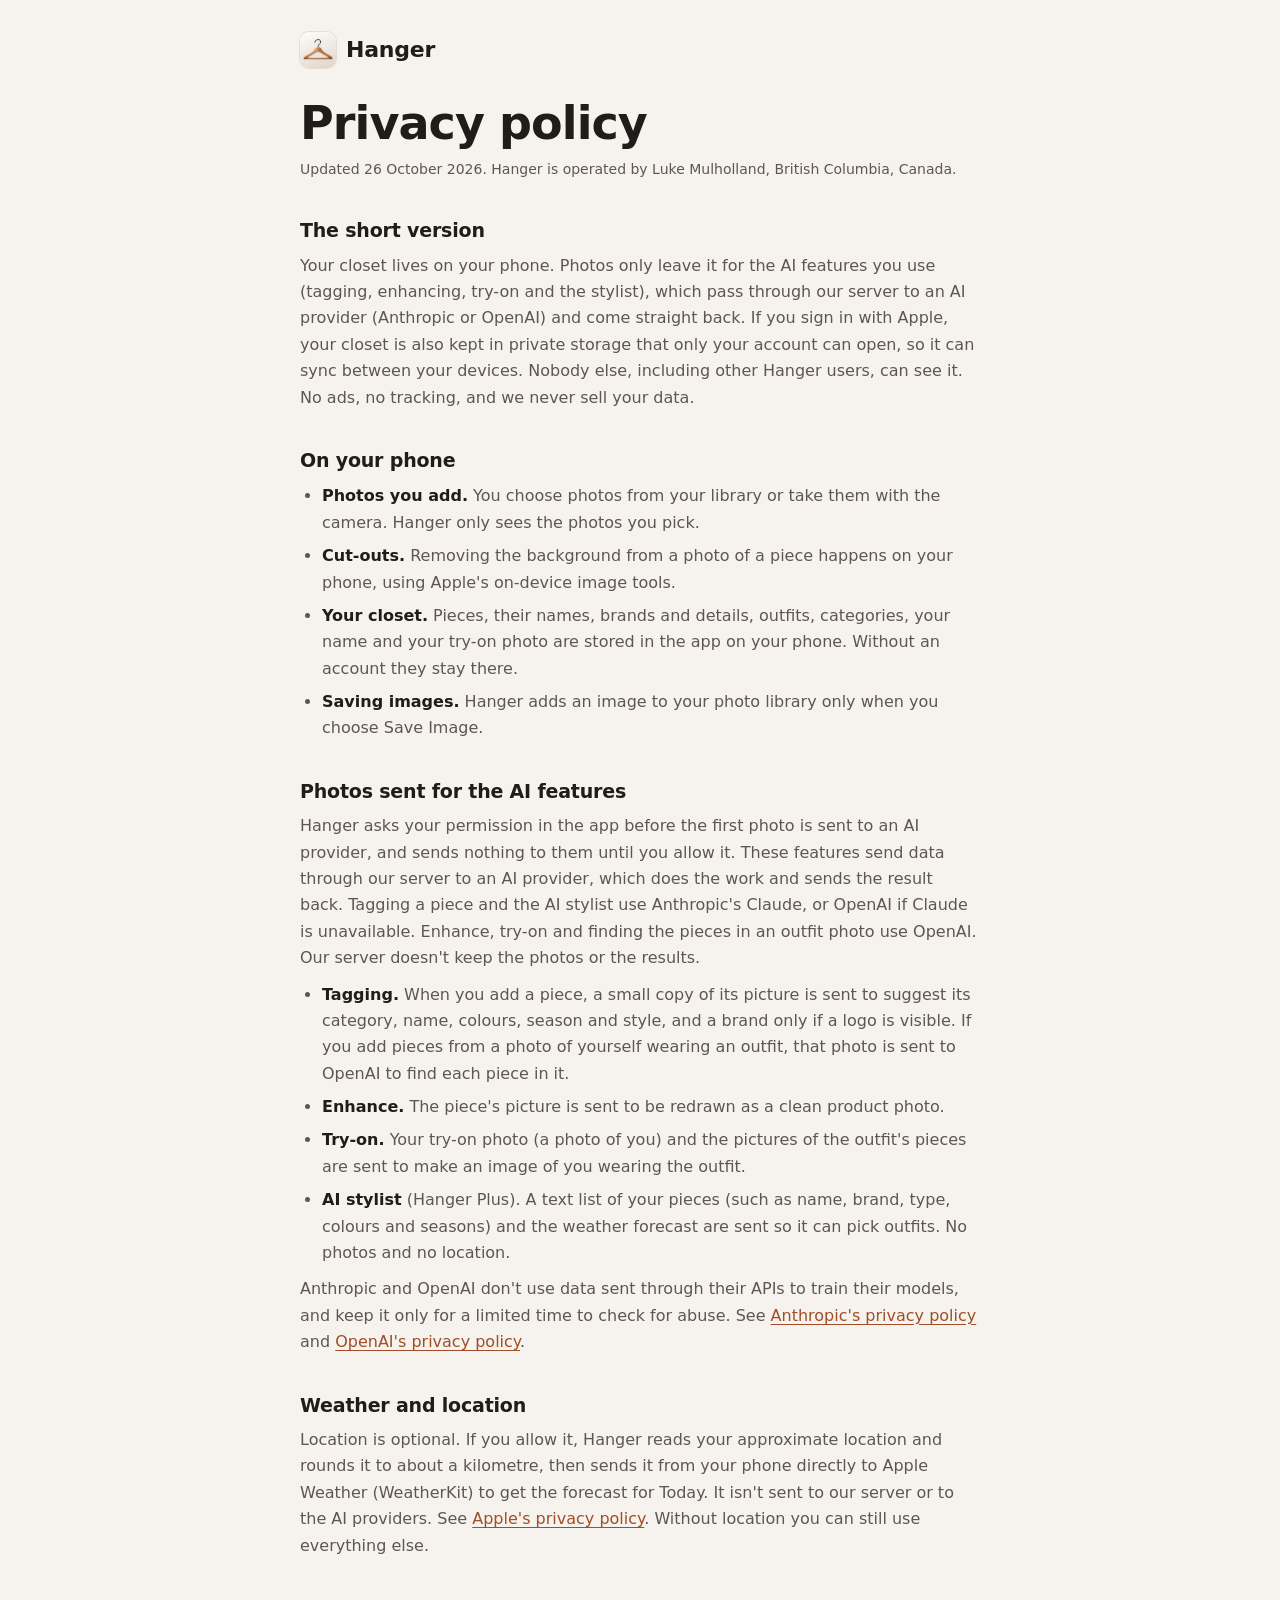
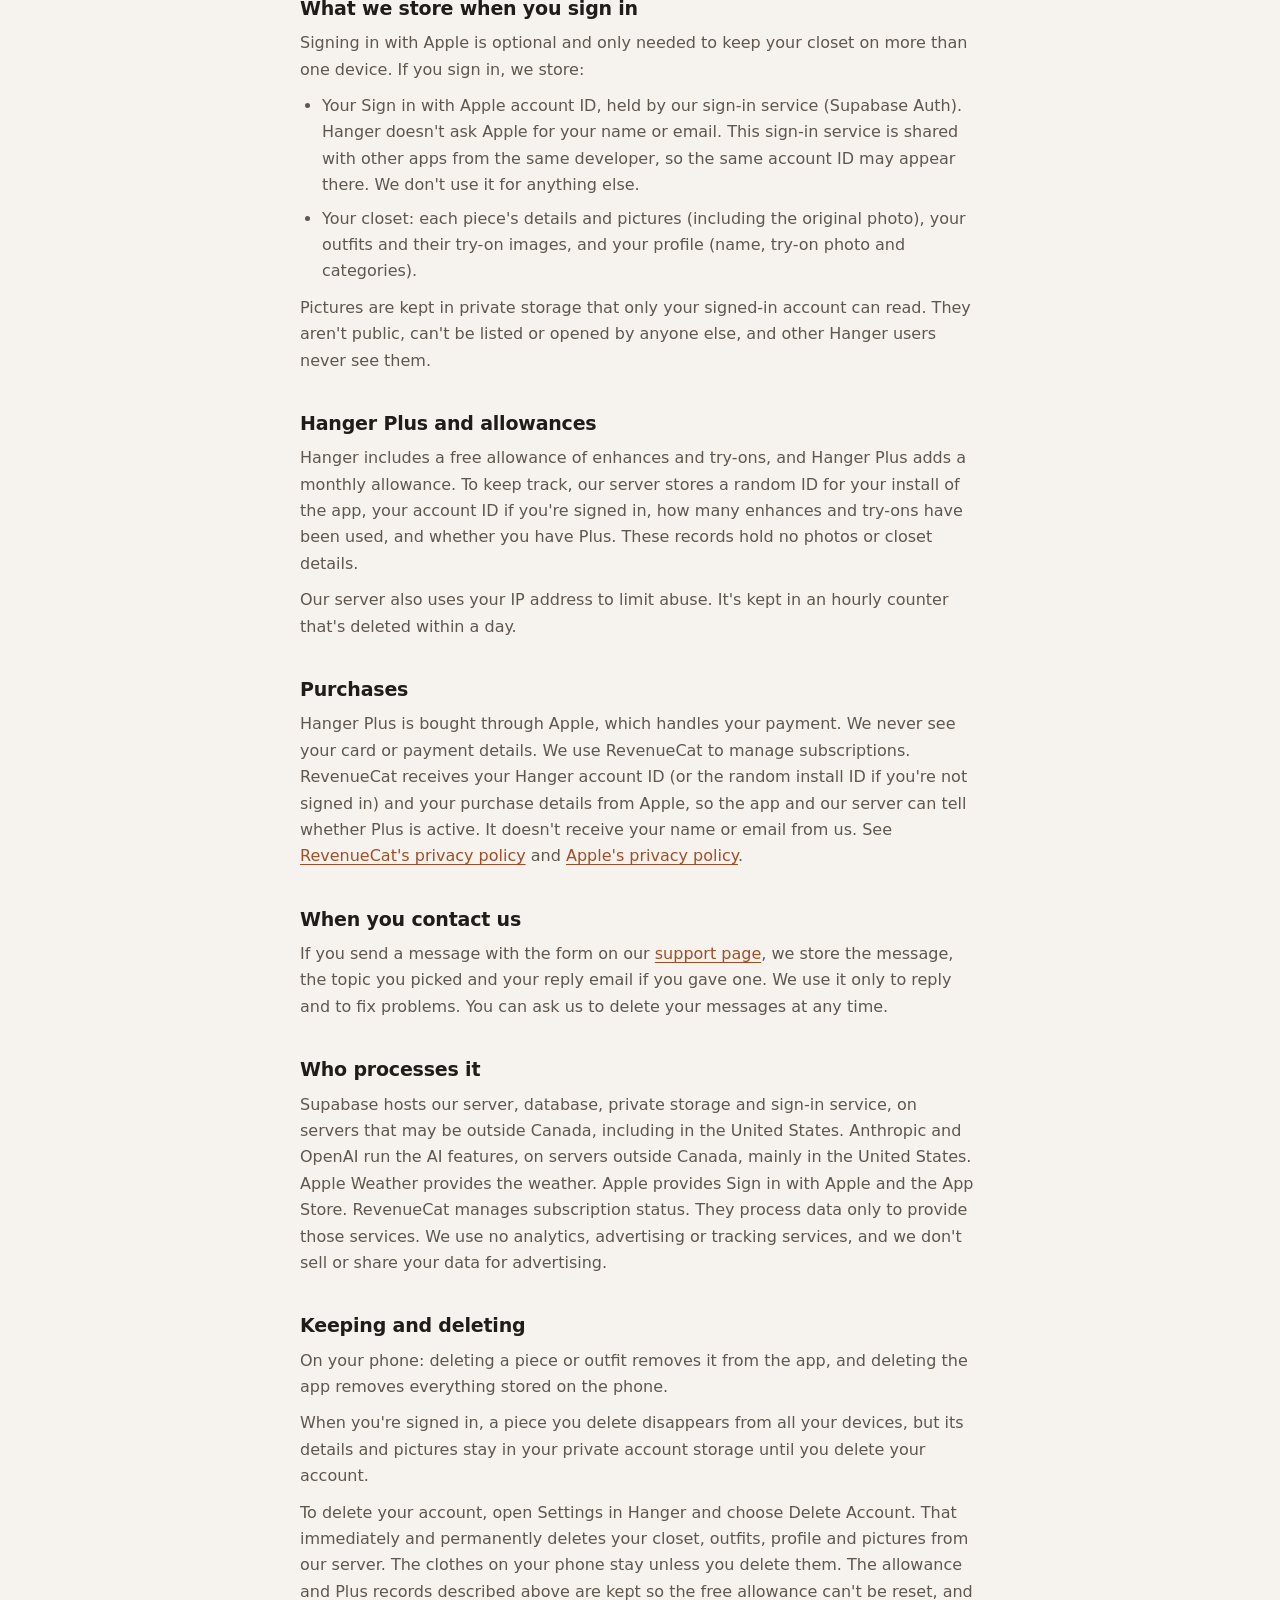
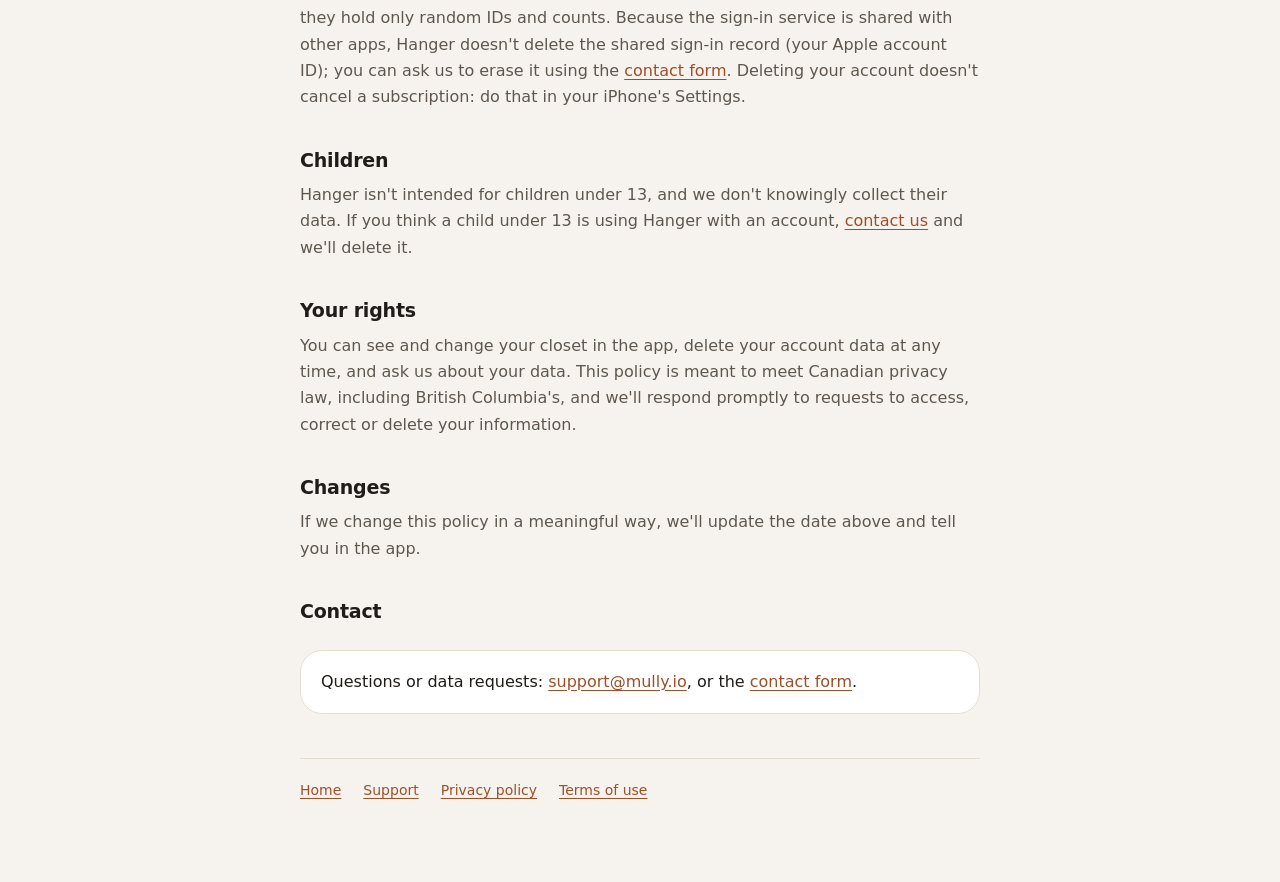
==== commit 302a94c0: "Weather now comes from Apple Weather Co-Authored-By: Claude Opus 5.5 <noreply@anthropic.com>" ====
--- a/privacy.html
+++ b/privacy.html
@@ -36,7 +36,7 @@
 <p>Anthropic and OpenAI don't use data sent through their APIs to train their models, and keep it only for a limited time to check for abuse. See <a href="https://www.anthropic.com/legal/privacy">Anthropic's privacy policy</a> and <a href="https://openai.com/policies/privacy-policy/">OpenAI's privacy policy</a>.</p>
 
 <h2>Weather and location</h2>
-<p>Location is optional. If you allow it, Hanger reads your approximate location and rounds it to about a kilometre, then sends it from your phone directly to <a href="https://open-meteo.com/en/terms">Open-Meteo</a> to get the forecast for Today. It isn't sent to our server or to the AI providers. Without location you can still use everything else.</p>
+<p>Location is optional. If you allow it, Hanger reads your approximate location and rounds it to about a kilometre, then sends it from your phone directly to Apple Weather (WeatherKit) to get the forecast for Today. It isn't sent to our server or to the AI providers. See <a href="https://www.apple.com/legal/privacy/">Apple's privacy policy</a>. Without location you can still use everything else.</p>
 
 <h2>What we store when you sign in</h2>
 <p>Signing in with Apple is optional and only needed to keep your closet on more than one device. If you sign in, we store:</p>
@@ -57,7 +57,7 @@
 <p>If you send a message with the form on our <a href="support.html#contact">support page</a>, we store the message, the topic you picked and your reply email if you gave one. We use it only to reply and to fix problems. You can ask us to delete your messages at any time.</p>
 
 <h2>Who processes it</h2>
-<p>Supabase hosts our server, database, private storage and sign-in service, on servers that may be outside Canada, including in the United States. Anthropic and OpenAI run the AI features, on servers outside Canada, mainly in the United States. Open-Meteo provides the weather. Apple provides Sign in with Apple and the App Store. RevenueCat manages subscription status. They process data only to provide those services. We use no analytics, advertising or tracking services, and we don't sell or share your data for advertising.</p>
+<p>Supabase hosts our server, database, private storage and sign-in service, on servers that may be outside Canada, including in the United States. Anthropic and OpenAI run the AI features, on servers outside Canada, mainly in the United States. Apple Weather provides the weather. Apple provides Sign in with Apple and the App Store. RevenueCat manages subscription status. They process data only to provide those services. We use no analytics, advertising or tracking services, and we don't sell or share your data for advertising.</p>
 
 <h2>Keeping and deleting</h2>
 <p>On your phone: deleting a piece or outfit removes it from the app, and deleting the app removes everything stored on the phone.</p>
